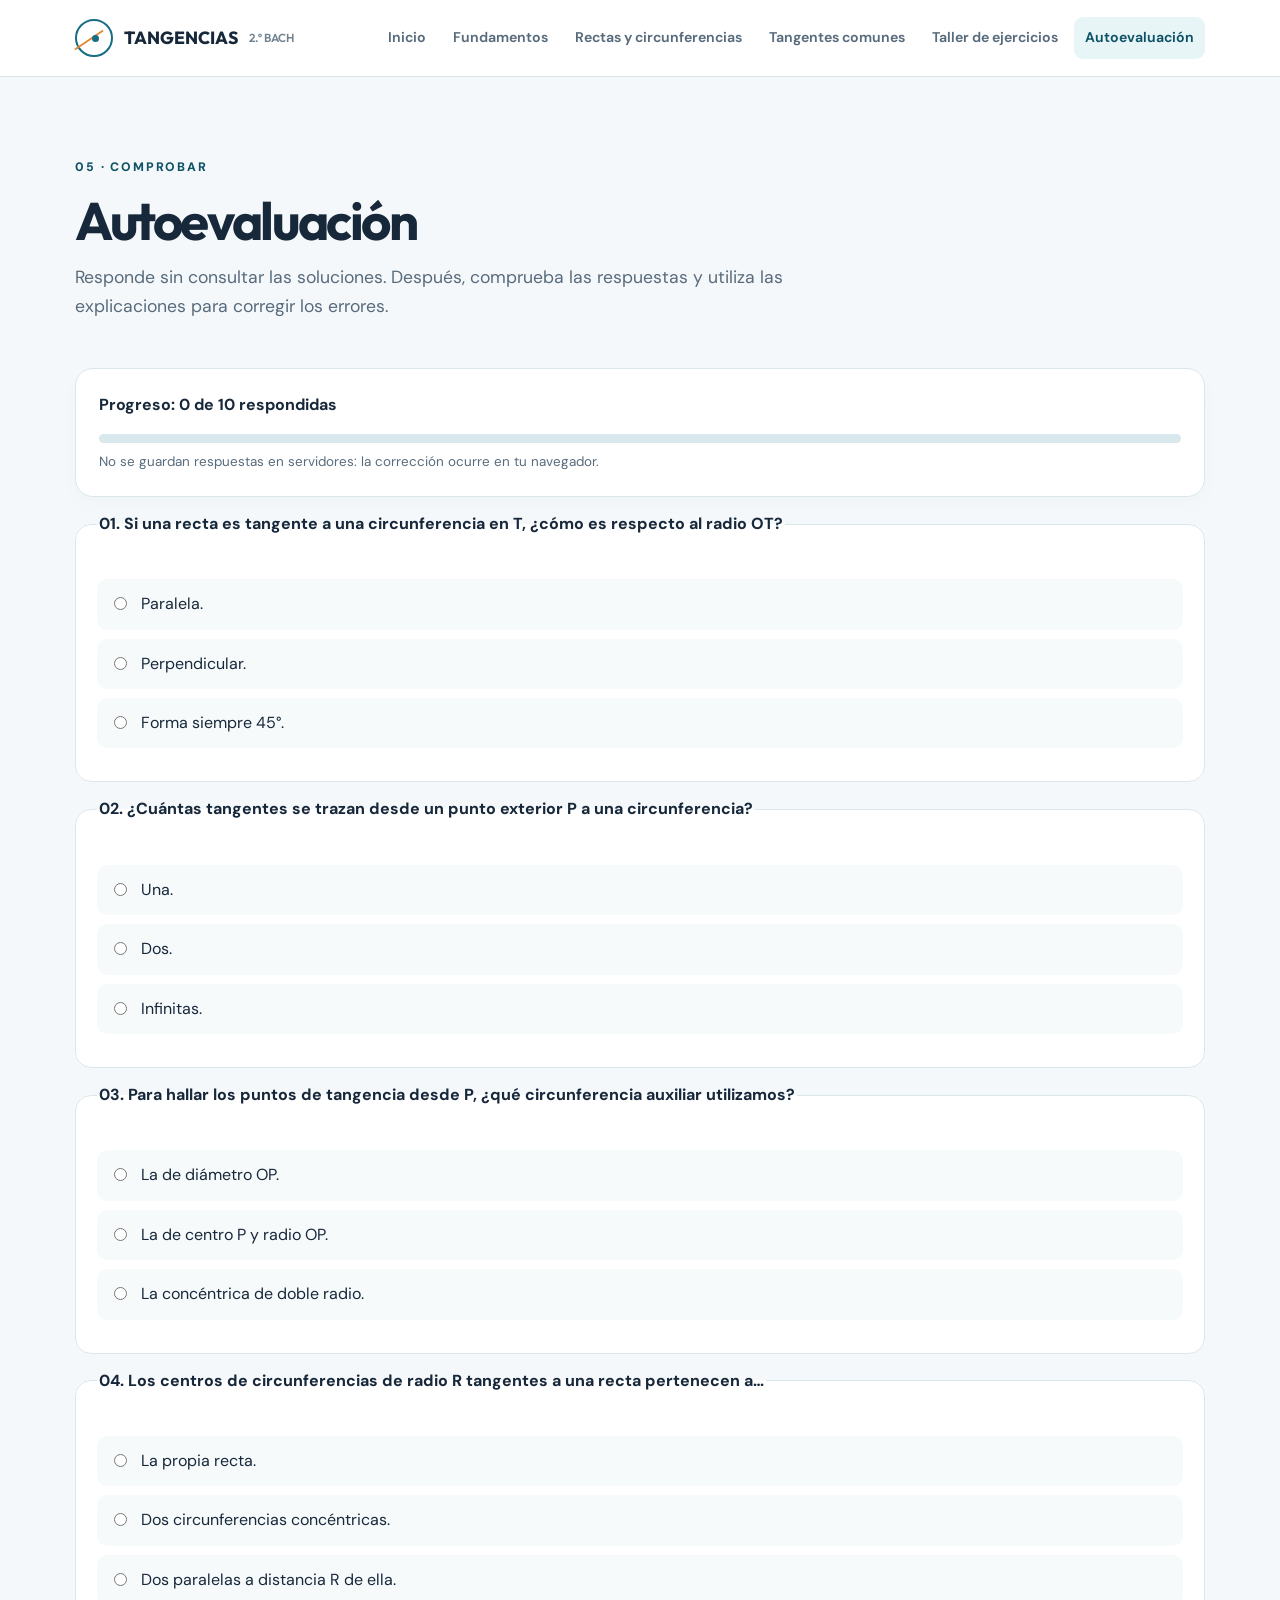
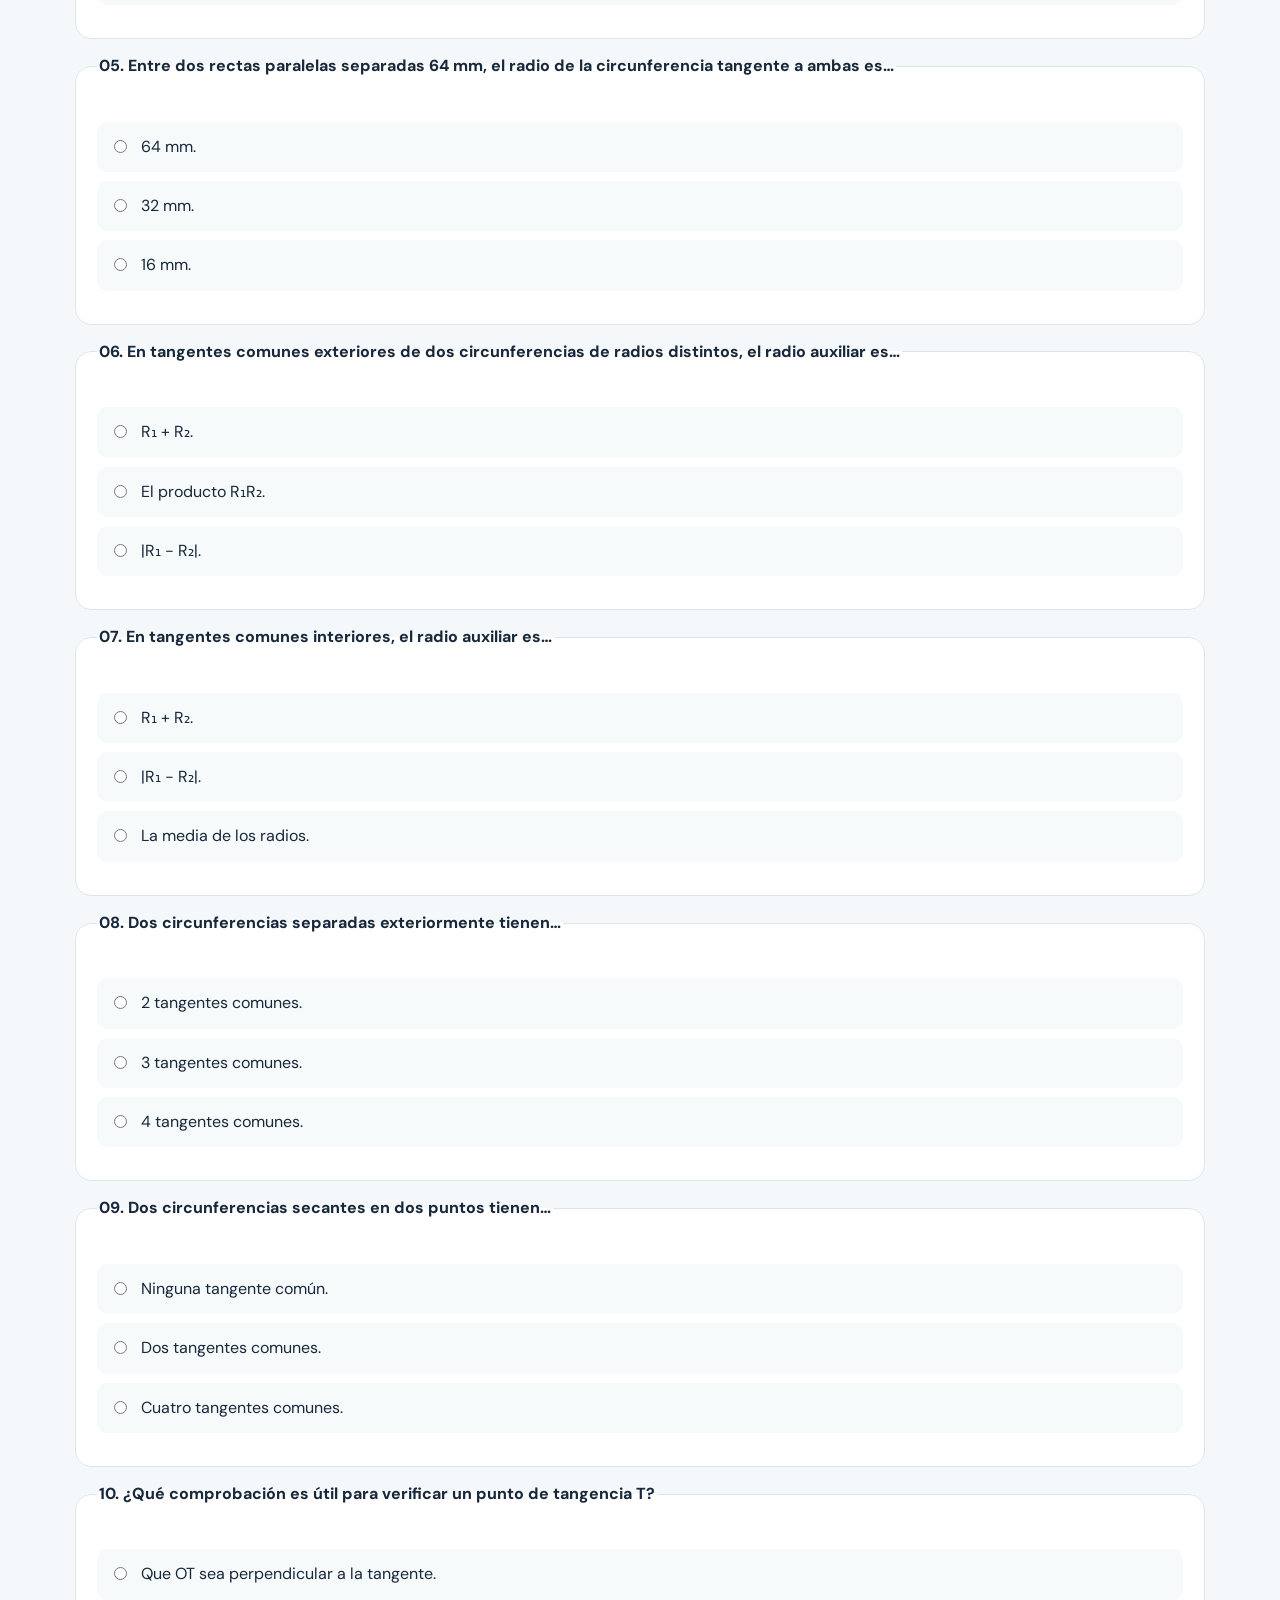
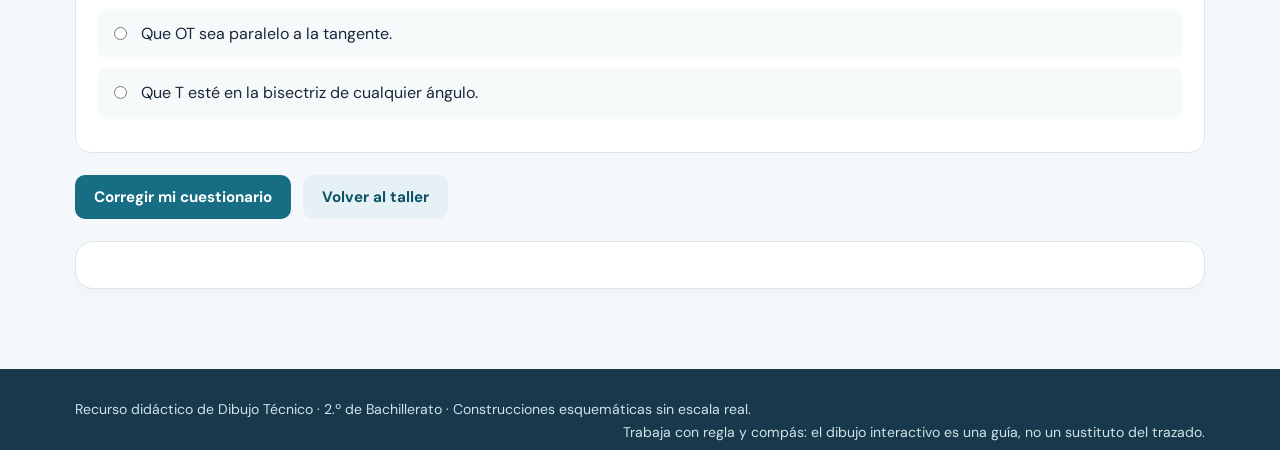
==== autoevaluacion.html @ 54a6aeca "Add files via upload" ====
<!DOCTYPE html><html lang="es"><head><meta charset="UTF-8"><meta name="viewport" content="width=device-width, initial-scale=1"><meta name="description" content="Tangencias en Dibujo Técnico de 2.º Bachillerato: teoría, construcciones paso a paso, ejercicios y autocorrección."><title>Autoevaluación | Tangencias · 2.º Bachillerato</title><link rel="stylesheet" href="styles.css"></head><body><header class="site-header"><div class="container header-inner"><a href="index.html" class="brand"><span class="brand-mark" aria-hidden="true"></span> TANGENCIAS <span style="color:#718391;font-size:.73rem;font-weight:600">2.º BACH</span></a><nav class="site-nav" aria-label="Navegación principal"><a href="index.html" class="">Inicio</a><a href="fundamentos.html" class="">Fundamentos</a><a href="rectas.html" class="">Rectas y circunferencias</a><a href="comunes.html" class="">Tangentes comunes</a><a href="taller.html" class="">Taller de ejercicios</a><a href="autoevaluacion.html" class="active">Autoevaluación</a></nav></div></header><main class="container main"><section class="page-intro"><span class="kicker">05 · Comprobar</span><h1>Autoevaluación</h1><p>Responde sin consultar las soluciones. Después, comprueba las respuestas y utiliza las explicaciones para corregir los errores.</p></section><section data-quiz><div class="panel"><strong>Progreso: <span data-quiz-count>0 de 10 respondidas</span></strong><div class="progress-track"><div data-quiz-bar></div></div><p class="smallprint">No se guardan respuestas en servidores: la corrección ocurre en tu navegador.</p></div><fieldset class="quiz-card" data-question data-answer="b" data-explanation="La tangente forma 90° con el radio en el punto de contacto."><legend>01. Si una recta es tangente a una circunferencia en T, ¿cómo es respecto al radio OT?</legend><label><input type="radio" name="q1" value="a"><span>Paralela.</span></label><label><input type="radio" name="q1" value="b"><span>Perpendicular.</span></label><label><input type="radio" name="q1" value="c"><span>Forma siempre 45°.</span></label><div class="quiz-feedback" aria-live="polite"></div></fieldset><fieldset class="quiz-card" data-question data-answer="b" data-explanation="Desde un punto exterior existen exactamente dos rectas tangentes."><legend>02. ¿Cuántas tangentes se trazan desde un punto exterior P a una circunferencia?</legend><label><input type="radio" name="q2" value="a"><span>Una.</span></label><label><input type="radio" name="q2" value="b"><span>Dos.</span></label><label><input type="radio" name="q2" value="c"><span>Infinitas.</span></label><div class="quiz-feedback" aria-live="polite"></div></fieldset><fieldset class="quiz-card" data-question data-answer="a" data-explanation="El teorema de Tales se aplica a la circunferencia de diámetro OP."><legend>03. Para hallar los puntos de tangencia desde P, ¿qué circunferencia auxiliar utilizamos?</legend><label><input type="radio" name="q3" value="a"><span>La de diámetro OP.</span></label><label><input type="radio" name="q3" value="b"><span>La de centro P y radio OP.</span></label><label><input type="radio" name="q3" value="c"><span>La concéntrica de doble radio.</span></label><div class="quiz-feedback" aria-live="polite"></div></fieldset><fieldset class="quiz-card" data-question data-answer="c" data-explanation="El centro debe encontrarse a distancia R, en uno de los dos semiplanos."><legend>04. Los centros de circunferencias de radio R tangentes a una recta pertenecen a…</legend><label><input type="radio" name="q4" value="a"><span>La propia recta.</span></label><label><input type="radio" name="q4" value="b"><span>Dos circunferencias concéntricas.</span></label><label><input type="radio" name="q4" value="c"><span>Dos paralelas a distancia R de ella.</span></label><div class="quiz-feedback" aria-live="polite"></div></fieldset><fieldset class="quiz-card" data-question data-answer="b" data-explanation="La distancia entre ambas rectas es el diámetro de la circunferencia."><legend>05. Entre dos rectas paralelas separadas 64 mm, el radio de la circunferencia tangente a ambas es…</legend><label><input type="radio" name="q5" value="a"><span>64 mm.</span></label><label><input type="radio" name="q5" value="b"><span>32 mm.</span></label><label><input type="radio" name="q5" value="c"><span>16 mm.</span></label><div class="quiz-feedback" aria-live="polite"></div></fieldset><fieldset class="quiz-card" data-question data-answer="c" data-explanation="Para las exteriores se utiliza la diferencia de radios."><legend>06. En tangentes comunes exteriores de dos circunferencias de radios distintos, el radio auxiliar es…</legend><label><input type="radio" name="q6" value="a"><span>R₁ + R₂.</span></label><label><input type="radio" name="q6" value="b"><span>El producto R₁R₂.</span></label><label><input type="radio" name="q6" value="c"><span>|R₁ − R₂|.</span></label><div class="quiz-feedback" aria-live="polite"></div></fieldset><fieldset class="quiz-card" data-question data-answer="a" data-explanation="Para las interiores se utiliza la suma de radios."><legend>07. En tangentes comunes interiores, el radio auxiliar es…</legend><label><input type="radio" name="q7" value="a"><span>R₁ + R₂.</span></label><label><input type="radio" name="q7" value="b"><span>|R₁ − R₂|.</span></label><label><input type="radio" name="q7" value="c"><span>La media de los radios.</span></label><div class="quiz-feedback" aria-live="polite"></div></fieldset><fieldset class="quiz-card" data-question data-answer="c" data-explanation="Tienen dos tangentes exteriores y dos interiores."><legend>08. Dos circunferencias separadas exteriormente tienen…</legend><label><input type="radio" name="q8" value="a"><span>2 tangentes comunes.</span></label><label><input type="radio" name="q8" value="b"><span>3 tangentes comunes.</span></label><label><input type="radio" name="q8" value="c"><span>4 tangentes comunes.</span></label><div class="quiz-feedback" aria-live="polite"></div></fieldset><fieldset class="quiz-card" data-question data-answer="b" data-explanation="Solo existen las dos tangentes exteriores."><legend>09. Dos circunferencias secantes en dos puntos tienen…</legend><label><input type="radio" name="q9" value="a"><span>Ninguna tangente común.</span></label><label><input type="radio" name="q9" value="b"><span>Dos tangentes comunes.</span></label><label><input type="radio" name="q9" value="c"><span>Cuatro tangentes comunes.</span></label><div class="quiz-feedback" aria-live="polite"></div></fieldset><fieldset class="quiz-card" data-question data-answer="a" data-explanation="El criterio local decisivo es la perpendicularidad del radio con la recta en T."><legend>10. ¿Qué comprobación es útil para verificar un punto de tangencia T?</legend><label><input type="radio" name="q10" value="a"><span>Que OT sea perpendicular a la tangente.</span></label><label><input type="radio" name="q10" value="b"><span>Que OT sea paralelo a la tangente.</span></label><label><input type="radio" name="q10" value="c"><span>Que T esté en la bisectriz de cualquier ángulo.</span></label><div class="quiz-feedback" aria-live="polite"></div></fieldset><div class="btn-row"><button class="btn" data-check>Corregir mi cuestionario</button><a class="btn secondary" href="taller.html">Volver al taller</a></div><div class="panel" data-quiz-result aria-live="polite"></div></section></main><footer class="foot"><div class="container">Recurso didáctico de Dibujo Técnico · 2.º de Bachillerato · Construcciones esquemáticas sin escala real. <span style="float:right">Trabaja con regla y compás: el dibujo interactivo es una guía, no un sustituto del trazado.</span></div></footer><script src="app.js"></script></body></html>
---- styles.css ----
@import url('https://fonts.googleapis.com/css2?family=DM+Sans:wght@400;500;600;700&family=Outfit:wght@400;500;600;700;800&display=swap');
:root{--ink:#17283b;--muted:#586b7c;--primary:#176d83;--primary2:#0d5267;--paper:#f5f8fa;--line:#dbe6eb;--orange:#e18a38;--blue:#2b81bc;--mint:#168b80;--pink:#c6576e;--white:#fff;--radius:18px}*{box-sizing:border-box}html{scroll-behavior:smooth}body{margin:0;background:var(--paper);color:var(--ink);font:16px/1.65 'DM Sans',Arial,sans-serif}h1,h2,h3,.brand,.stat{font-family:Outfit,'DM Sans',sans-serif;line-height:1.2}h1{font-size:clamp(2.25rem,5vw,4rem);letter-spacing:-.045em;margin:.35em 0}h2{font-size:clamp(1.6rem,3vw,2.15rem);letter-spacing:-.027em;margin:0 0 14px}h3{font-size:1.22rem;margin:0 0 10px}p{margin:0 0 1em}a{color:var(--primary2)}.container{width:min(1130px,calc(100% - 44px));margin:auto}.site-header{background:#fff;border-bottom:1px solid var(--line);position:sticky;top:0;z-index:10}.header-inner{min-height:76px;display:flex;align-items:center;justify-content:space-between;gap:20px}.brand{text-decoration:none;font-size:1.1rem;font-weight:750;display:flex;align-items:center;gap:11px;color:var(--ink);white-space:nowrap}.brand-mark{width:38px;height:38px;border:2px solid var(--primary);border-radius:50%;position:relative;display:inline-block}.brand-mark:before{content:'';position:absolute;width:34px;height:2px;background:var(--orange);transform:rotate(-34deg);left:-5px;top:18px}.brand-mark:after{content:'';position:absolute;background:var(--primary);width:7px;height:7px;border-radius:50%;top:14px;left:15px}.site-nav{display:flex;gap:5px;flex-wrap:wrap}.site-nav a{text-decoration:none;color:var(--muted);font-weight:650;padding:9px 11px;border-radius:9px;font-size:.88rem}.site-nav a:hover,.site-nav a.active{background:#e8f5f7;color:var(--primary2)}.hero{background:linear-gradient(118deg,#12394b,#16657a 70%,#287d8a);color:white;overflow:hidden}.hero .container{display:grid;grid-template-columns:1.15fr .85fr;align-items:center;gap:20px;min-height:425px;padding:70px 0}.eyebrow{text-transform:uppercase;letter-spacing:.15em;font-size:.75rem;font-weight:800;color:#9bdfdf}.hero p{color:#d6eaf0;font-size:1.13rem;max-width:610px}.hero h1{max-width:690px}.hero-figure{border-radius:20px;background:#ffffff13;padding:16px;border:1px solid #ffffff40}.hero-figure svg{width:100%;display:block}.btn{display:inline-flex;align-items:center;justify-content:center;gap:8px;padding:12px 19px;border:0;border-radius:10px;background:var(--primary);color:white;text-decoration:none;cursor:pointer;font:700 .95rem 'DM Sans',sans-serif;transition:transform .15s,background .15s}.btn:hover{background:#0c5266;transform:translateY(-1px)}.btn.secondary{background:#e5f1f5;color:var(--primary2)}.btn.secondary:hover{background:#cde6ec}.btn.light{background:#fff;color:var(--primary2)}.btn:disabled{opacity:.42;cursor:not-allowed;transform:none}.btn-row{display:flex;flex-wrap:wrap;gap:12px;margin:22px 0}.main{padding:48px 0 80px}.page-intro{padding:28px 0 30px}.page-intro h1{font-size:clamp(2.2rem,5vw,3.3rem);margin:10px 0}.page-intro p{max-width:790px;color:var(--muted);font-size:1.1rem}.kicker{display:inline-block;color:var(--primary2);font-size:.77rem;font-weight:800;text-transform:uppercase;letter-spacing:.15em}.section{margin-top:47px}.section-head{margin-bottom:22px}.section-head p{color:var(--muted);max-width:800px}.tiles{display:grid;grid-template-columns:repeat(3,1fr);gap:18px}.tile{display:flex;flex-direction:column;background:white;padding:25px;border-radius:var(--radius);border:1px solid var(--line);text-decoration:none;color:var(--ink);box-shadow:0 8px 30px #17354408}.tile:hover{border-color:#a7d6df;transform:translateY(-2px)}.tile .index{color:var(--orange);font:800 1rem Outfit}.tile p{color:var(--muted);flex:1}.tile .go{color:var(--primary2);font-weight:800}.two-col{display:grid;grid-template-columns:1fr 1fr;gap:19px}.panel{background:white;border:1px solid var(--line);border-radius:var(--radius);padding:23px;box-shadow:0 8px 20px #18374305}.panel p:last-child{margin-bottom:0}.note{padding:17px 19px;border-left:4px solid var(--primary);background:#eaf4f7;border-radius:0 12px 12px 0;margin:21px 0}.warning{border-left-color:#c77e30;background:#fff3e5}.diagram-card{background:#fff;border:1px solid var(--line);border-radius:19px;overflow:hidden;margin:24px 0 35px;box-shadow:0 10px 35px #16354609}.diagram-top{padding:23px 25px 0}.diagram-top h3{margin:0 0 8px}.diagram-top p{color:var(--muted)}.diagram-svg{background:#f8fbfc;min-height:240px;border-top:1px solid #edf2f5;border-bottom:1px solid #edf2f5}.diagram-svg svg{width:100%;height:auto;display:block;max-height:370px}.diagram-foot{padding:17px 22px 22px}.step-controls{display:flex;align-items:center;flex-wrap:wrap;gap:10px}.step-label{font-weight:750;color:var(--primary2);margin-right:auto}.step-instruction{margin-top:13px;min-height:48px;color:#3b5062}.diagram-svg .geom{fill:none;stroke:#1e6980;stroke-width:2.3;stroke-linecap:round}.diagram-svg .base{stroke:#455768;stroke-width:2.2;fill:none}.diagram-svg .guide{stroke:#a7b9c4;stroke-width:1.65;fill:none;stroke-dasharray:6 5}.diagram-svg .construct{stroke:#2b83bd;stroke-width:2.2;fill:none}.diagram-svg .solution{stroke:#db8240;stroke-width:3.3;fill:none;stroke-linecap:round}.diagram-svg .point{fill:#102b42;stroke:white;stroke-width:1.5}.diagram-svg text{font:600 16px 'DM Sans',Arial,sans-serif;fill:#294359}.diagram-svg .small{font-size:13px;fill:#607483}.diagram-svg .accent{fill:#bb6b2c}.diagram-svg .right-angle{stroke:#168b80;stroke-width:1.7;fill:none}.rule-grid{display:grid;grid-template-columns:repeat(3,1fr);gap:17px}.rule{background:white;padding:23px;border:1px solid var(--line);border-radius:14px}.rule .num{display:inline-grid;place-items:center;background:#e8f4f7;color:var(--primary2);border-radius:9px;font:800 1rem Outfit;width:36px;height:36px;margin-bottom:12px}.pill{border-radius:8px;background:#f1f6f8;padding:6px 10px;font-size:.77rem;font-weight:750;color:#487183}.exercise{padding:24px;background:white;border:1px solid var(--line);border-radius:18px;margin:16px 0}.exercise h3{margin:10px 0}.exercise .meta{display:flex;gap:8px;flex-wrap:wrap}.exercise .answer{display:none;background:#eef7f7;border-radius:12px;padding:18px;margin-top:18px}.exercise .answer.open{display:block}.exercise .answer p{margin:0 0 9px}.quiz-card{padding:21px;background:#fff;border:1px solid var(--line);border-radius:16px;margin:14px 0}.quiz-card legend{font-weight:750;margin-bottom:12px}.quiz-card label{display:flex;gap:11px;align-items:flex-start;margin:9px 0;padding:12px;background:#f7fafb;border-radius:10px;cursor:pointer}.quiz-card label:hover{background:#eaf4f7}.quiz-card input{accent-color:var(--primary);margin-top:6px}.quiz-feedback{margin-top:12px;font-weight:650}.quiz-feedback.correct{color:#0d7868}.quiz-feedback.incorrect{color:#ab4e2f}.progress-track{height:9px;background:#d9e8ed;border-radius:10px;overflow:hidden;margin:15px 0 8px}.progress-track>div{height:100%;width:0;background:#198d81;transition:width .2s}.foot{background:#17394b;color:#d1e2e8;padding:29px 0;font-size:.88rem}.foot a{color:white}.crumb{font-size:.85rem;color:var(--muted);margin-bottom:14px}.crumb a{color:var(--primary2)}.checklist{list-style:none;padding:0}.checklist li{padding:9px 0 9px 30px;position:relative}.checklist li:before{content:'✓';color:var(--mint);position:absolute;left:4px;font-weight:900}.inline-list{display:flex;flex-wrap:wrap;gap:10px}.info-chip{background:#eff5f7;padding:9px 13px;border-radius:10px;font-size:.86rem;font-weight:650}.smallprint{color:var(--muted);font-size:.84rem}.divider{height:1px;background:var(--line);margin:35px 0}details{background:white;border:1px solid var(--line);border-radius:12px;padding:15px 18px;margin:10px 0}summary{cursor:pointer;font-weight:750;color:var(--primary2)}@media(max-width:920px){.hero .container{grid-template-columns:1fr}.hero-figure{max-width:590px}.tiles,.rule-grid{grid-template-columns:repeat(2,1fr)}.site-header{position:static}.header-inner{align-items:flex-start;padding:17px 0;flex-direction:column}}@media(max-width:600px){.container{width:min(100% - 28px,1130px)}.site-nav a{font-size:.81rem;padding:7px}.tiles,.rule-grid,.two-col{grid-template-columns:1fr}.diagram-top{padding:20px 18px 0}.diagram-foot{padding:15px}.step-label{width:100%}.hero .container{padding:55px 0}.btn{padding:10px 13px}}
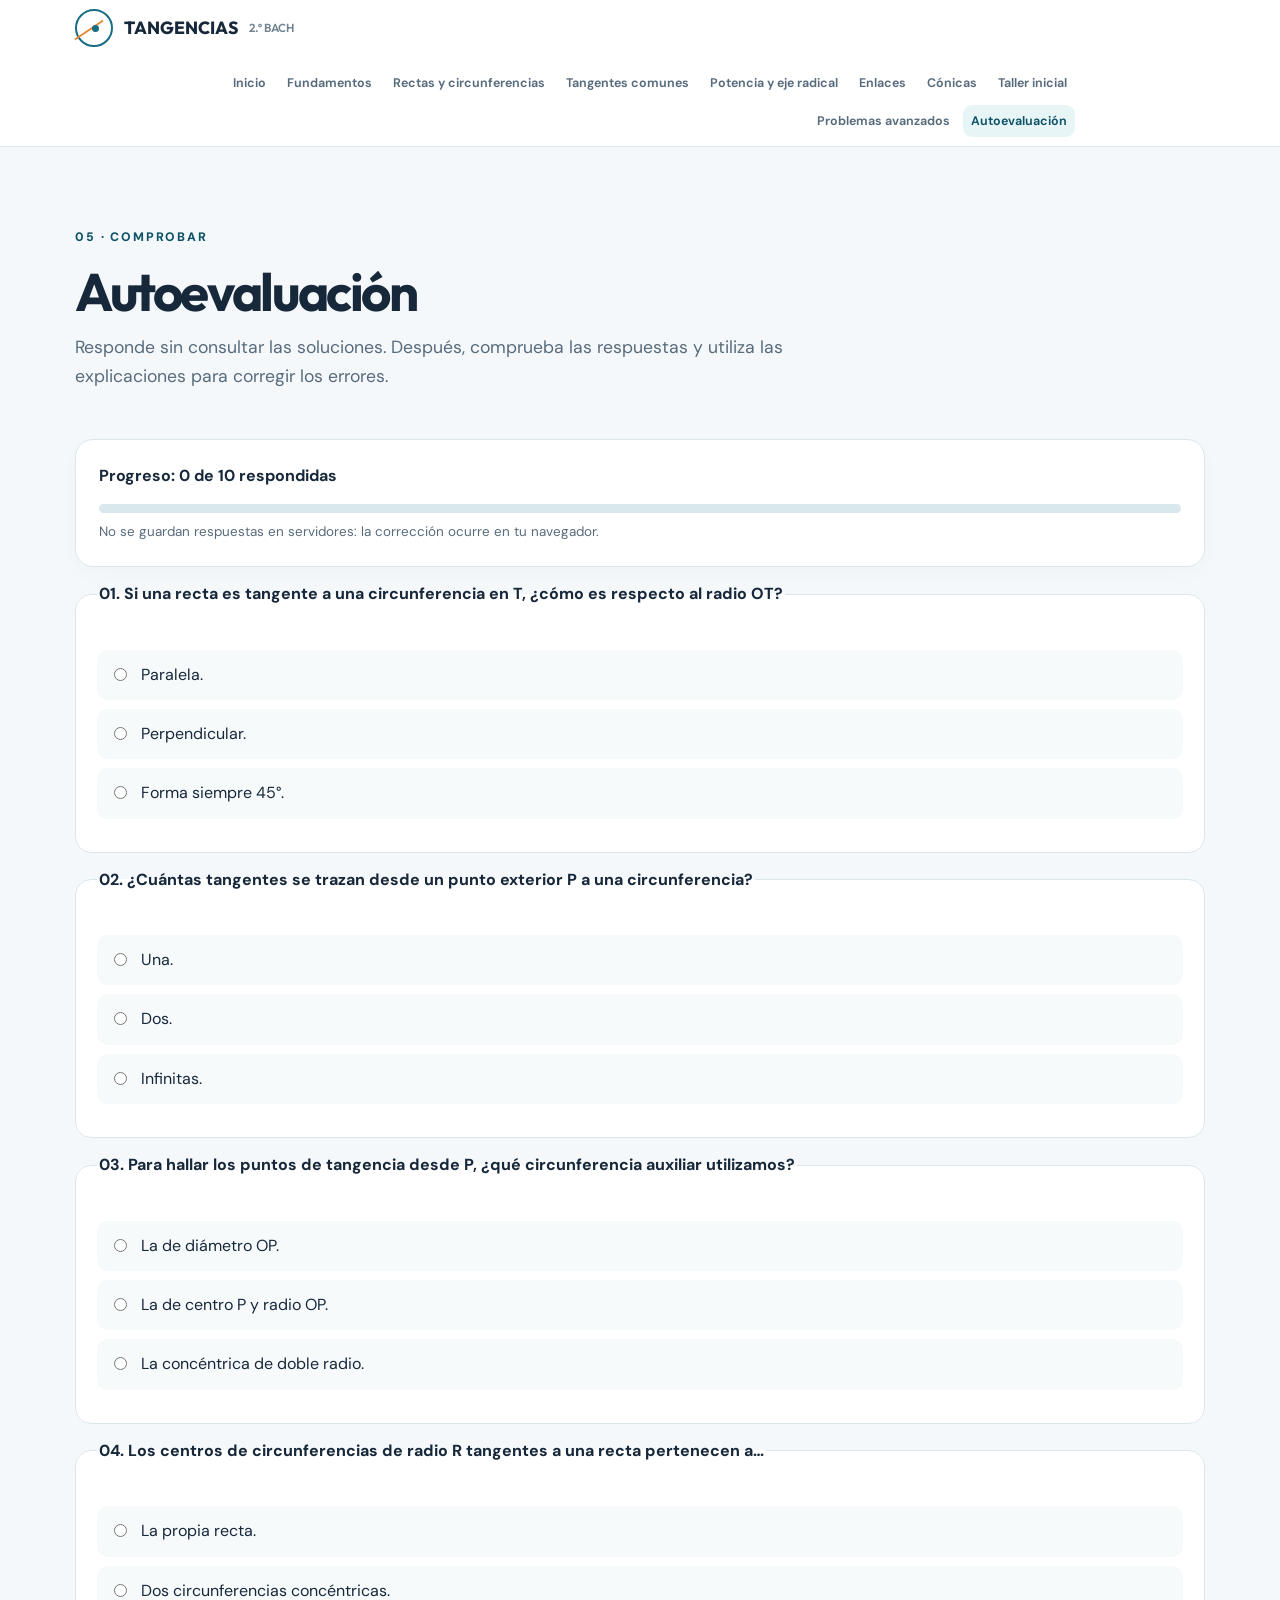
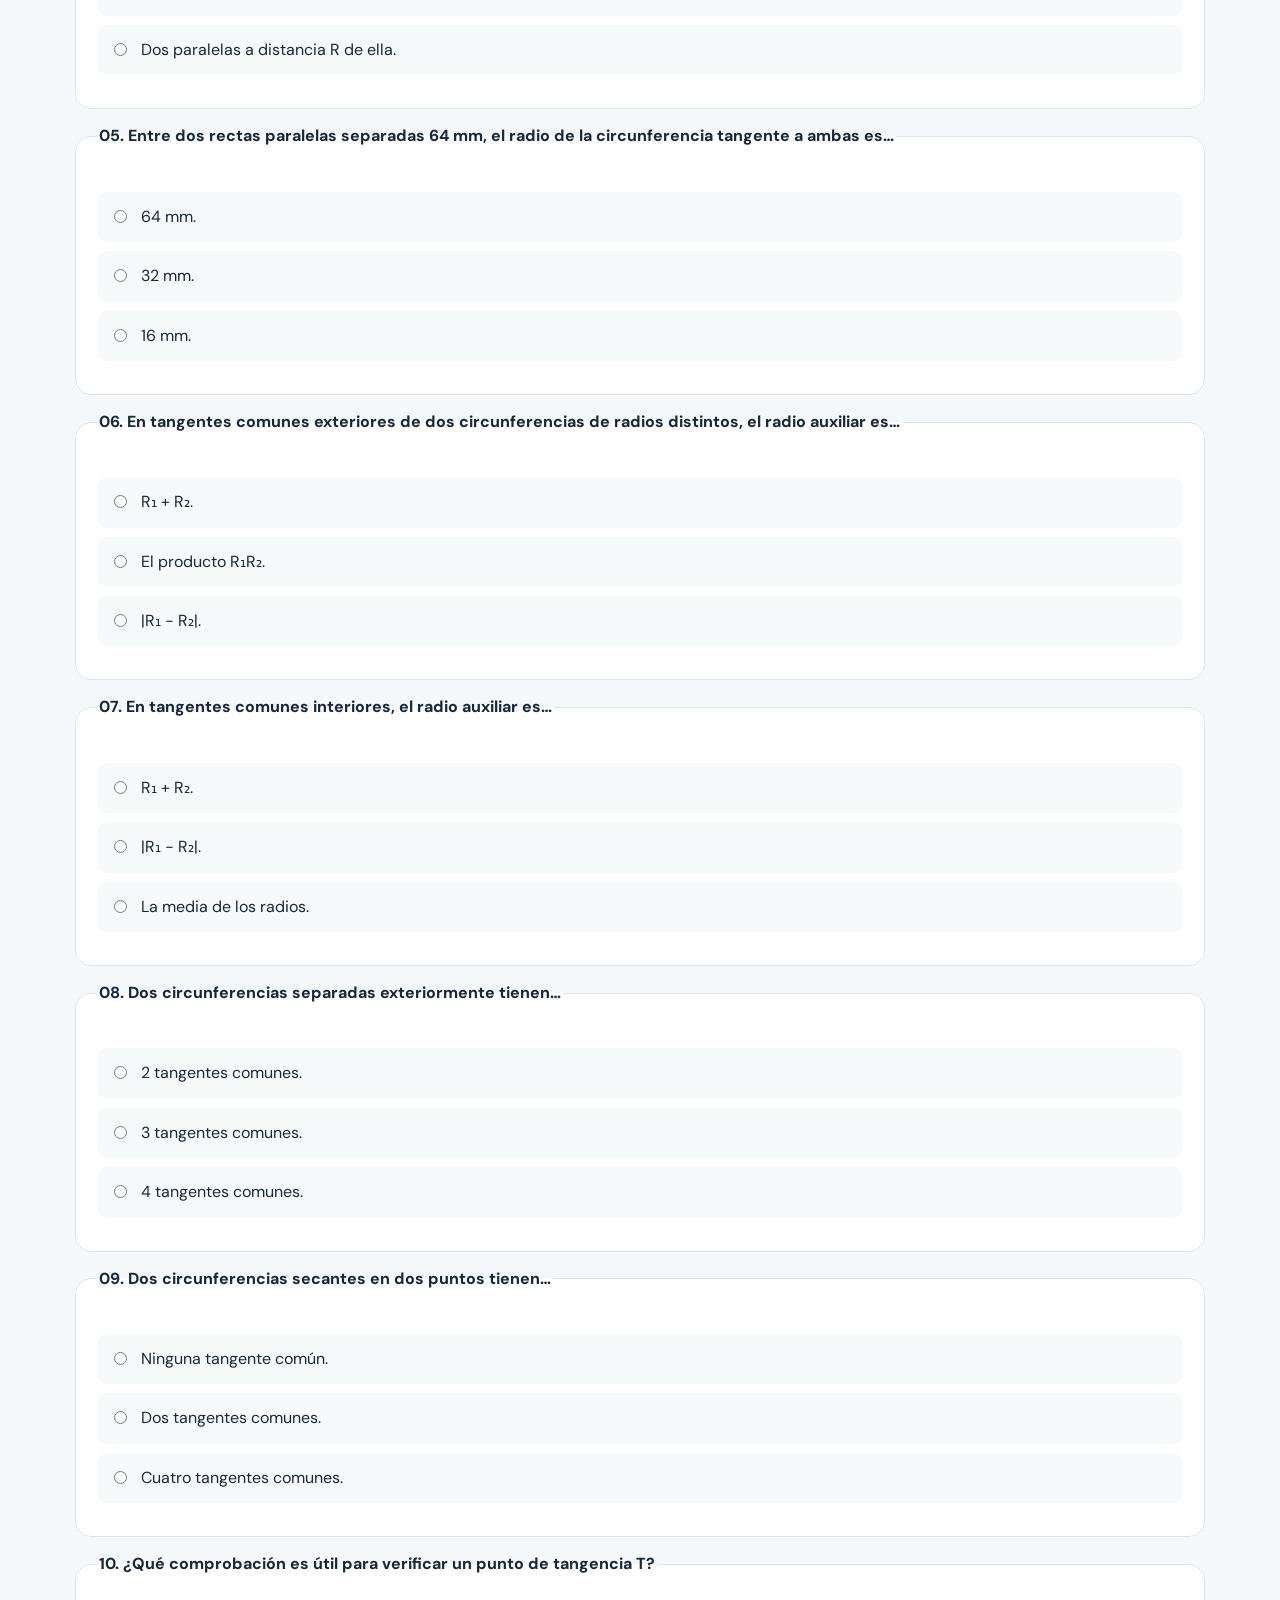
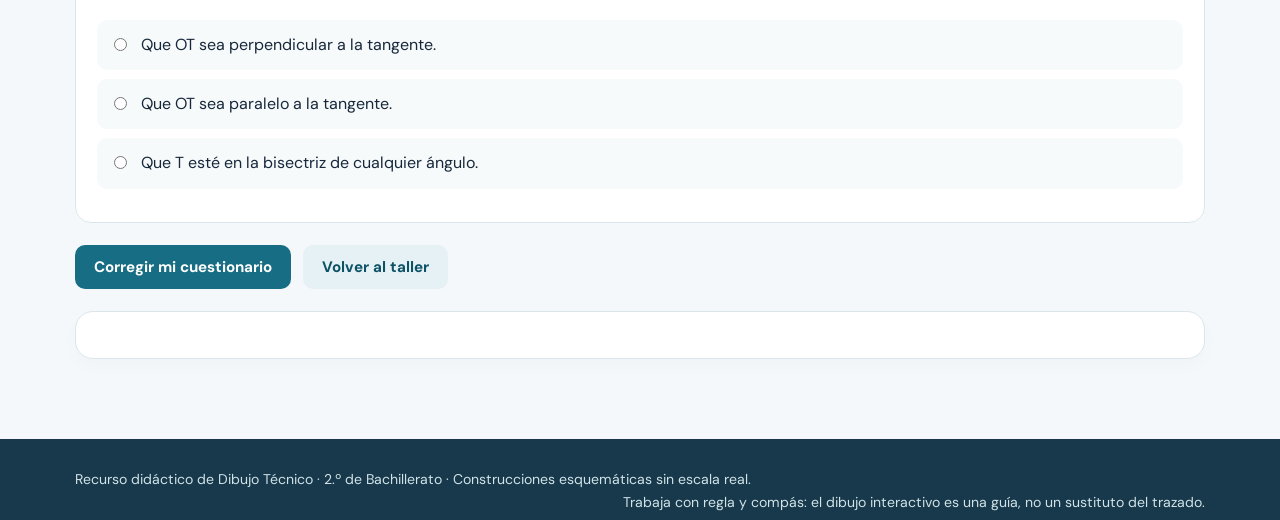
==== commit e75b2934: "Add files via upload" ====
--- a/autoevaluacion.html
+++ b/autoevaluacion.html
@@ -1 +1,2 @@
-<!DOCTYPE html><html lang="es"><head><meta charset="UTF-8"><meta name="viewport" content="width=device-width, initial-scale=1"><meta name="description" content="Tangencias en Dibujo Técnico de 2.º Bachillerato: teoría, construcciones paso a paso, ejercicios y autocorrección."><title>Autoevaluación | Tangencias · 2.º Bachillerato</title><link rel="stylesheet" href="styles.css"></head><body><header class="site-header"><div class="container header-inner"><a href="index.html" class="brand"><span class="brand-mark" aria-hidden="true"></span> TANGENCIAS <span style="color:#718391;font-size:.73rem;font-weight:600">2.º BACH</span></a><nav class="site-nav" aria-label="Navegación principal"><a href="index.html" class="">Inicio</a><a href="fundamentos.html" class="">Fundamentos</a><a href="rectas.html" class="">Rectas y circunferencias</a><a href="comunes.html" class="">Tangentes comunes</a><a href="taller.html" class="">Taller de ejercicios</a><a href="autoevaluacion.html" class="active">Autoevaluación</a></nav></div></header><main class="container main"><section class="page-intro"><span class="kicker">05 · Comprobar</span><h1>Autoevaluación</h1><p>Responde sin consultar las soluciones. Después, comprueba las respuestas y utiliza las explicaciones para corregir los errores.</p></section><section data-quiz><div class="panel"><strong>Progreso: <span data-quiz-count>0 de 10 respondidas</span></strong><div class="progress-track"><div data-quiz-bar></div></div><p class="smallprint">No se guardan respuestas en servidores: la corrección ocurre en tu navegador.</p></div><fieldset class="quiz-card" data-question data-answer="b" data-explanation="La tangente forma 90° con el radio en el punto de contacto."><legend>01. Si una recta es tangente a una circunferencia en T, ¿cómo es respecto al radio OT?</legend><label><input type="radio" name="q1" value="a"><span>Paralela.</span></label><label><input type="radio" name="q1" value="b"><span>Perpendicular.</span></label><label><input type="radio" name="q1" value="c"><span>Forma siempre 45°.</span></label><div class="quiz-feedback" aria-live="polite"></div></fieldset><fieldset class="quiz-card" data-question data-answer="b" data-explanation="Desde un punto exterior existen exactamente dos rectas tangentes."><legend>02. ¿Cuántas tangentes se trazan desde un punto exterior P a una circunferencia?</legend><label><input type="radio" name="q2" value="a"><span>Una.</span></label><label><input type="radio" name="q2" value="b"><span>Dos.</span></label><label><input type="radio" name="q2" value="c"><span>Infinitas.</span></label><div class="quiz-feedback" aria-live="polite"></div></fieldset><fieldset class="quiz-card" data-question data-answer="a" data-explanation="El teorema de Tales se aplica a la circunferencia de diámetro OP."><legend>03. Para hallar los puntos de tangencia desde P, ¿qué circunferencia auxiliar utilizamos?</legend><label><input type="radio" name="q3" value="a"><span>La de diámetro OP.</span></label><label><input type="radio" name="q3" value="b"><span>La de centro P y radio OP.</span></label><label><input type="radio" name="q3" value="c"><span>La concéntrica de doble radio.</span></label><div class="quiz-feedback" aria-live="polite"></div></fieldset><fieldset class="quiz-card" data-question data-answer="c" data-explanation="El centro debe encontrarse a distancia R, en uno de los dos semiplanos."><legend>04. Los centros de circunferencias de radio R tangentes a una recta pertenecen a…</legend><label><input type="radio" name="q4" value="a"><span>La propia recta.</span></label><label><input type="radio" name="q4" value="b"><span>Dos circunferencias concéntricas.</span></label><label><input type="radio" name="q4" value="c"><span>Dos paralelas a distancia R de ella.</span></label><div class="quiz-feedback" aria-live="polite"></div></fieldset><fieldset class="quiz-card" data-question data-answer="b" data-explanation="La distancia entre ambas rectas es el diámetro de la circunferencia."><legend>05. Entre dos rectas paralelas separadas 64 mm, el radio de la circunferencia tangente a ambas es…</legend><label><input type="radio" name="q5" value="a"><span>64 mm.</span></label><label><input type="radio" name="q5" value="b"><span>32 mm.</span></label><label><input type="radio" name="q5" value="c"><span>16 mm.</span></label><div class="quiz-feedback" aria-live="polite"></div></fieldset><fieldset class="quiz-card" data-question data-answer="c" data-explanation="Para las exteriores se utiliza la diferencia de radios."><legend>06. En tangentes comunes exteriores de dos circunferencias de radios distintos, el radio auxiliar es…</legend><label><input type="radio" name="q6" value="a"><span>R₁ + R₂.</span></label><label><input type="radio" name="q6" value="b"><span>El producto R₁R₂.</span></label><label><input type="radio" name="q6" value="c"><span>|R₁ − R₂|.</span></label><div class="quiz-feedback" aria-live="polite"></div></fieldset><fieldset class="quiz-card" data-question data-answer="a" data-explanation="Para las interiores se utiliza la suma de radios."><legend>07. En tangentes comunes interiores, el radio auxiliar es…</legend><label><input type="radio" name="q7" value="a"><span>R₁ + R₂.</span></label><label><input type="radio" name="q7" value="b"><span>|R₁ − R₂|.</span></label><label><input type="radio" name="q7" value="c"><span>La media de los radios.</span></label><div class="quiz-feedback" aria-live="polite"></div></fieldset><fieldset class="quiz-card" data-question data-answer="c" data-explanation="Tienen dos tangentes exteriores y dos interiores."><legend>08. Dos circunferencias separadas exteriormente tienen…</legend><label><input type="radio" name="q8" value="a"><span>2 tangentes comunes.</span></label><label><input type="radio" name="q8" value="b"><span>3 tangentes comunes.</span></label><label><input type="radio" name="q8" value="c"><span>4 tangentes comunes.</span></label><div class="quiz-feedback" aria-live="polite"></div></fieldset><fieldset class="quiz-card" data-question data-answer="b" data-explanation="Solo existen las dos tangentes exteriores."><legend>09. Dos circunferencias secantes en dos puntos tienen…</legend><label><input type="radio" name="q9" value="a"><span>Ninguna tangente común.</span></label><label><input type="radio" name="q9" value="b"><span>Dos tangentes comunes.</span></label><label><input type="radio" name="q9" value="c"><span>Cuatro tangentes comunes.</span></label><div class="quiz-feedback" aria-live="polite"></div></fieldset><fieldset class="quiz-card" data-question data-answer="a" data-explanation="El criterio local decisivo es la perpendicularidad del radio con la recta en T."><legend>10. ¿Qué comprobación es útil para verificar un punto de tangencia T?</legend><label><input type="radio" name="q10" value="a"><span>Que OT sea perpendicular a la tangente.</span></label><label><input type="radio" name="q10" value="b"><span>Que OT sea paralelo a la tangente.</span></label><label><input type="radio" name="q10" value="c"><span>Que T esté en la bisectriz de cualquier ángulo.</span></label><div class="quiz-feedback" aria-live="polite"></div></fieldset><div class="btn-row"><button class="btn" data-check>Corregir mi cuestionario</button><a class="btn secondary" href="taller.html">Volver al taller</a></div><div class="panel" data-quiz-result aria-live="polite"></div></section></main><footer class="foot"><div class="container">Recurso didáctico de Dibujo Técnico · 2.º de Bachillerato · Construcciones esquemáticas sin escala real. <span style="float:right">Trabaja con regla y compás: el dibujo interactivo es una guía, no un sustituto del trazado.</span></div></footer><script src="app.js"></script></body></html>+<!DOCTYPE html>
+<html lang="es"><head><meta charset="utf-8"/><meta content="width=device-width, initial-scale=1" name="viewport"/><meta content="Tangencias en Dibujo Técnico de 2.º Bachillerato: teoría, construcciones paso a paso, ejercicios y autocorrección." name="description"/><title>Autoevaluación | Tangencias · 2.º Bachillerato</title><link href="styles.css" rel="stylesheet"/><link href="advanced.css" rel="stylesheet"/></head><body><header class="site-header"><div class="container header-inner"><a class="brand" href="index.html"><span aria-hidden="true" class="brand-mark"></span> TANGENCIAS <span style="color:#718391;font-size:.73rem;font-weight:600">2.º BACH</span></a><nav aria-label="Navegación principal" class="site-nav"><a href="index.html">Inicio</a><a href="fundamentos.html">Fundamentos</a><a href="rectas.html">Rectas y circunferencias</a><a href="comunes.html">Tangentes comunes</a><a href="potencia.html">Potencia y eje radical</a><a href="enlaces.html">Enlaces</a><a href="conicas.html">Cónicas</a><a href="taller.html">Taller inicial</a><a href="problemas-pau.html">Problemas avanzados</a><a class="active" href="autoevaluacion.html">Autoevaluación</a></nav></div></header><main class="container main"><section class="page-intro"><span class="kicker">05 · Comprobar</span><h1>Autoevaluación</h1><p>Responde sin consultar las soluciones. Después, comprueba las respuestas y utiliza las explicaciones para corregir los errores.</p></section><section data-quiz=""><div class="panel"><strong>Progreso: <span data-quiz-count="">0 de 10 respondidas</span></strong><div class="progress-track"><div data-quiz-bar=""></div></div><p class="smallprint">No se guardan respuestas en servidores: la corrección ocurre en tu navegador.</p></div><fieldset class="quiz-card" data-answer="b" data-explanation="La tangente forma 90° con el radio en el punto de contacto." data-question=""><legend>01. Si una recta es tangente a una circunferencia en T, ¿cómo es respecto al radio OT?</legend><label><input name="q1" type="radio" value="a"/><span>Paralela.</span></label><label><input name="q1" type="radio" value="b"/><span>Perpendicular.</span></label><label><input name="q1" type="radio" value="c"/><span>Forma siempre 45°.</span></label><div aria-live="polite" class="quiz-feedback"></div></fieldset><fieldset class="quiz-card" data-answer="b" data-explanation="Desde un punto exterior existen exactamente dos rectas tangentes." data-question=""><legend>02. ¿Cuántas tangentes se trazan desde un punto exterior P a una circunferencia?</legend><label><input name="q2" type="radio" value="a"/><span>Una.</span></label><label><input name="q2" type="radio" value="b"/><span>Dos.</span></label><label><input name="q2" type="radio" value="c"/><span>Infinitas.</span></label><div aria-live="polite" class="quiz-feedback"></div></fieldset><fieldset class="quiz-card" data-answer="a" data-explanation="El teorema de Tales se aplica a la circunferencia de diámetro OP." data-question=""><legend>03. Para hallar los puntos de tangencia desde P, ¿qué circunferencia auxiliar utilizamos?</legend><label><input name="q3" type="radio" value="a"/><span>La de diámetro OP.</span></label><label><input name="q3" type="radio" value="b"/><span>La de centro P y radio OP.</span></label><label><input name="q3" type="radio" value="c"/><span>La concéntrica de doble radio.</span></label><div aria-live="polite" class="quiz-feedback"></div></fieldset><fieldset class="quiz-card" data-answer="c" data-explanation="El centro debe encontrarse a distancia R, en uno de los dos semiplanos." data-question=""><legend>04. Los centros de circunferencias de radio R tangentes a una recta pertenecen a…</legend><label><input name="q4" type="radio" value="a"/><span>La propia recta.</span></label><label><input name="q4" type="radio" value="b"/><span>Dos circunferencias concéntricas.</span></label><label><input name="q4" type="radio" value="c"/><span>Dos paralelas a distancia R de ella.</span></label><div aria-live="polite" class="quiz-feedback"></div></fieldset><fieldset class="quiz-card" data-answer="b" data-explanation="La distancia entre ambas rectas es el diámetro de la circunferencia." data-question=""><legend>05. Entre dos rectas paralelas separadas 64 mm, el radio de la circunferencia tangente a ambas es…</legend><label><input name="q5" type="radio" value="a"/><span>64 mm.</span></label><label><input name="q5" type="radio" value="b"/><span>32 mm.</span></label><label><input name="q5" type="radio" value="c"/><span>16 mm.</span></label><div aria-live="polite" class="quiz-feedback"></div></fieldset><fieldset class="quiz-card" data-answer="c" data-explanation="Para las exteriores se utiliza la diferencia de radios." data-question=""><legend>06. En tangentes comunes exteriores de dos circunferencias de radios distintos, el radio auxiliar es…</legend><label><input name="q6" type="radio" value="a"/><span>R₁ + R₂.</span></label><label><input name="q6" type="radio" value="b"/><span>El producto R₁R₂.</span></label><label><input name="q6" type="radio" value="c"/><span>|R₁ − R₂|.</span></label><div aria-live="polite" class="quiz-feedback"></div></fieldset><fieldset class="quiz-card" data-answer="a" data-explanation="Para las interiores se utiliza la suma de radios." data-question=""><legend>07. En tangentes comunes interiores, el radio auxiliar es…</legend><label><input name="q7" type="radio" value="a"/><span>R₁ + R₂.</span></label><label><input name="q7" type="radio" value="b"/><span>|R₁ − R₂|.</span></label><label><input name="q7" type="radio" value="c"/><span>La media de los radios.</span></label><div aria-live="polite" class="quiz-feedback"></div></fieldset><fieldset class="quiz-card" data-answer="c" data-explanation="Tienen dos tangentes exteriores y dos interiores." data-question=""><legend>08. Dos circunferencias separadas exteriormente tienen…</legend><label><input name="q8" type="radio" value="a"/><span>2 tangentes comunes.</span></label><label><input name="q8" type="radio" value="b"/><span>3 tangentes comunes.</span></label><label><input name="q8" type="radio" value="c"/><span>4 tangentes comunes.</span></label><div aria-live="polite" class="quiz-feedback"></div></fieldset><fieldset class="quiz-card" data-answer="b" data-explanation="Solo existen las dos tangentes exteriores." data-question=""><legend>09. Dos circunferencias secantes en dos puntos tienen…</legend><label><input name="q9" type="radio" value="a"/><span>Ninguna tangente común.</span></label><label><input name="q9" type="radio" value="b"/><span>Dos tangentes comunes.</span></label><label><input name="q9" type="radio" value="c"/><span>Cuatro tangentes comunes.</span></label><div aria-live="polite" class="quiz-feedback"></div></fieldset><fieldset class="quiz-card" data-answer="a" data-explanation="El criterio local decisivo es la perpendicularidad del radio con la recta en T." data-question=""><legend>10. ¿Qué comprobación es útil para verificar un punto de tangencia T?</legend><label><input name="q10" type="radio" value="a"/><span>Que OT sea perpendicular a la tangente.</span></label><label><input name="q10" type="radio" value="b"/><span>Que OT sea paralelo a la tangente.</span></label><label><input name="q10" type="radio" value="c"/><span>Que T esté en la bisectriz de cualquier ángulo.</span></label><div aria-live="polite" class="quiz-feedback"></div></fieldset><div class="btn-row"><button class="btn" data-check="">Corregir mi cuestionario</button><a class="btn secondary" href="taller.html">Volver al taller</a></div><div aria-live="polite" class="panel" data-quiz-result=""></div></section></main><footer class="foot"><div class="container">Recurso didáctico de Dibujo Técnico · 2.º de Bachillerato · Construcciones esquemáticas sin escala real. <span style="float:right">Trabaja con regla y compás: el dibujo interactivo es una guía, no un sustituto del trazado.</span></div></footer><script src="app.js"></script></body></html>
--- a/advanced.css
+++ b/advanced.css
@@ -0,0 +1,2 @@
+
+.site-nav{max-width:1000px;justify-content:flex-end}.site-nav a{font-size:.78rem;padding:6px 8px}.header-inner{flex-wrap:wrap;padding:9px 0}.brand small{font-size:12px;color:#627b8a}.adv-diagram{margin:23px 0}.svg-canvas{background:#f7fafb;border:1px solid #dfe9ec;border-radius:12px;margin:16px 0;overflow:hidden}.svg-canvas svg{display:block;width:100%;max-height:370px}.adv-controls{display:flex;flex-wrap:wrap;align-items:center;gap:8px}.adv-step-count{font-weight:700;color:#176d83}.adv-explain{background:#e9f5f7;padding:12px 16px;border-radius:9px;margin-top:12px;min-height:54px}.nextblock{display:flex;justify-content:space-between;gap:13px;flex-wrap:wrap;margin-top:55px}.problem-bar{display:flex;align-items:center;gap:12px;flex-wrap:wrap;background:white;border:1px solid #dbe6eb;padding:17px;border-radius:14px;margin:22px 0}.problem-bar select{padding:10px;border:1px solid #b8cdd8;border-radius:9px;background:#fff;color:#244457}.exercise-tools{display:flex;gap:16px;flex-wrap:wrap;font-size:.87rem;color:#426079;margin:14px 0}.exercise-tools input{accent-color:#168b80}.adv-exercise details{background:#fafcfd}.adv-exercise details[open]{border-color:#a9cfd5}.adv-exercise details p{margin-top:10px}.quick-feedback{font-weight:700;color:#176d83;margin-top:12px}.svg-canvas text{font:600 13px Arial,sans-serif;fill:#233f52}.svg-canvas .mainline{stroke:#234d69;stroke-width:2.2;fill:none}.svg-canvas .aux{stroke:#91b3bf;stroke-width:1.6;stroke-dasharray:7 5;fill:none}.svg-canvas .answerline{stroke:#dc7b37;stroke-width:3;fill:none}.svg-canvas .geo{stroke:#247d93;stroke-width:2;fill:none}.svg-canvas .spot{fill:#203b50}.svg-canvas .step-glow{stroke:#dc7b37;stroke-width:2.7;fill:none}@media(max-width:860px){.site-nav{justify-content:flex-start}.header-inner{display:block}.brand{margin:7px 0 15px}.problem-bar{align-items:stretch}}
